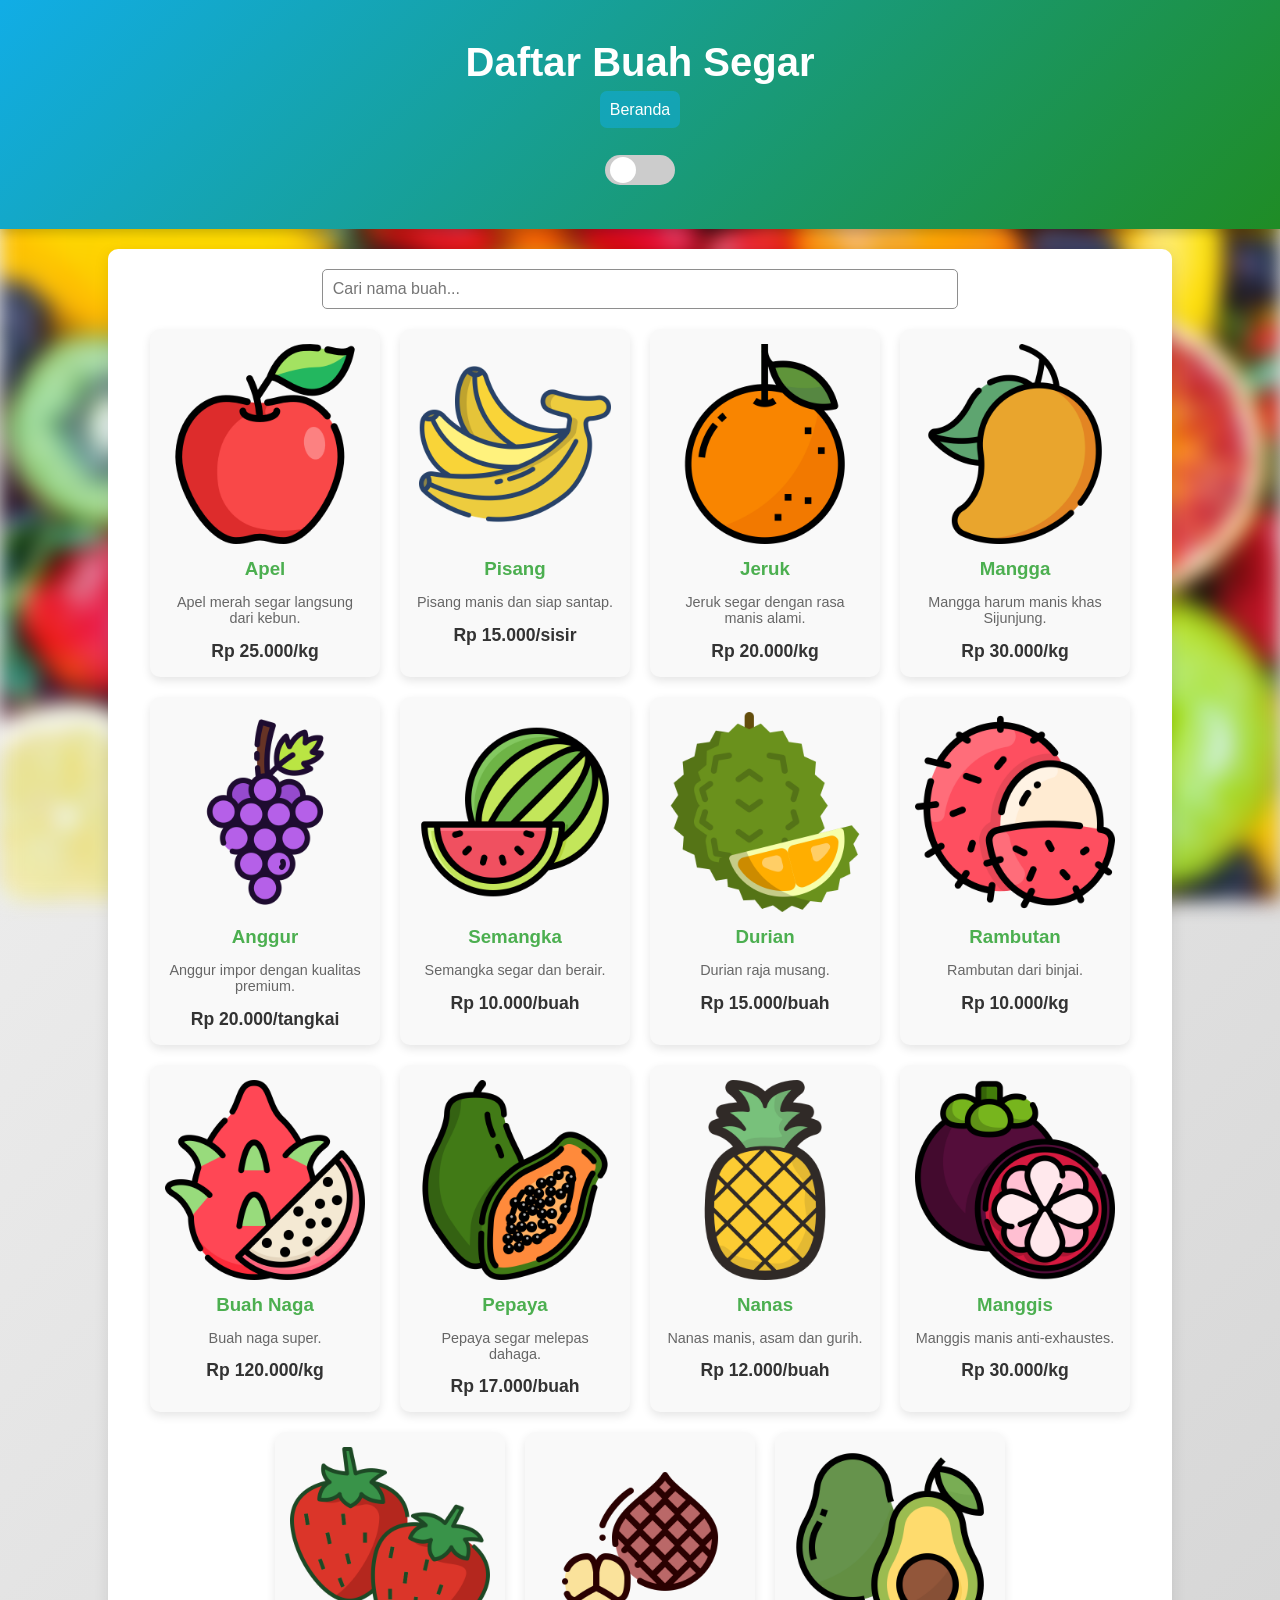
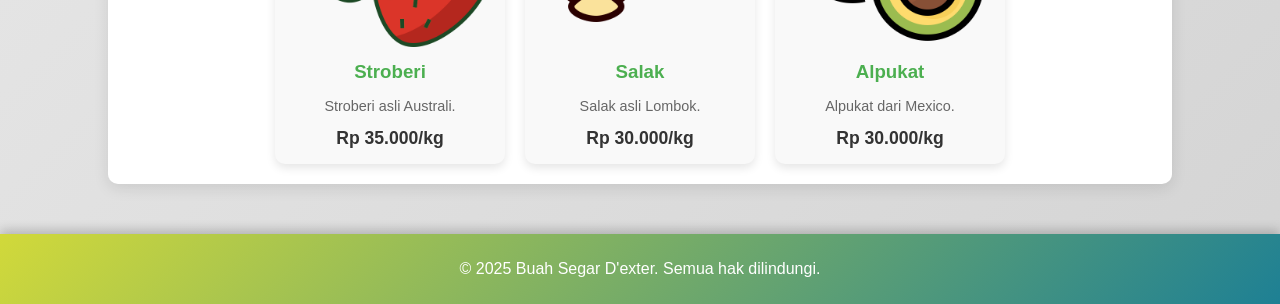
==== produk.html @ bf9a4d96 "Add files via upload" ====
<!DOCTYPE html>
<html lang="id">
<head>
    <meta charset="UTF-8">
    <meta name="viewport" content="width=device-width, initial-scale=1.0">
    <title>Daftar Buah - UMKM Kami</title>
    <style>
        body {
            font-family: Arial, sans-serif;
            margin: 0;
            padding: 0;
            background: linear-gradient(135deg, #f4f4f4, #d4d4d4);
            color: #333;
            display: flex;
            flex-direction: column;
            min-height: 100vh; /* Minimum height of the viewport */
        }

        body.dark-mode {
            background: linear-gradient(135deg,s #333, #222);
            color: #f4f4f4;
        }

        .background {
            position: fixed;
            top: 0;
            left: 0;
            width: 100%;
            height: 100%;
            background: url('./aset/bg.png') no-repeat center center fixed;
            background-size: cover;
            filter: blur(10px);
            z-index: -1;
        }

        header {
            background: linear-gradient(135deg, #11ade6, #1f8c25);
            color: white;
            padding: 40px 0;
            text-align: center;
            box-shadow: 0 4px 10px rgba(0, 0, 0, 0.2);
            position: relative;
        }

        body.dark-mode header{
            background: #222;
        }

        header h1 {
            margin: 0;
            font-size: 2.5em;
            animation: fadeIn 2s ease-in-out;
        }

        header a {
            text-decoration: none;
            color: white;
            background-color: #11ade680;
            padding: 10px;
            border-radius: 7px;
            transition: background-color 0.3s ease-in-out;
            animation: fadeIn 2s ease-in-out forwards;
        }

        header a:hover {
            background-color: #11ade6;
        }

        @keyframes fadeIn {
            from {
                opacity: 0;
            }
            to {
                opacity: 1;
            }
        }

        .toggle-switch {
            margin-top: 20px;
            position: relative;
            width: 60px;
            height: 30px;
            background: #ccc;
            border-radius: 30px;
            cursor: pointer;
            display: inline-flex;
            align-items: center;
            justify-content: space-between;
            padding: 0 5px;
            transition: background-color 0.3s ease;
        }

        .toggle-switch .toggle-circle {
            position: absolute;
            top: 2px;
            width: 26px;
            height: 26px;
            background: white;
            border-radius: 50%;
            transition: transform 0.3s ease;
        }

        .toggle-switch .icon {
            font-size: 1.2em;
            color: white;
            z-index: 1;
        }

        body.dark-mode .toggle-switch {
            background: #555;
        }

        body.dark-mode .toggle-switch .toggle-circle {
            transform: translateX(30px);
        }

        .container {
            width: 80%;
            margin: 20px auto;
            padding: 20px;
            background: white;
            border-radius: 10px;
            box-shadow: 0 4px 15px rgba(0, 0, 0, 0.1);
            flex: 1; /* Take up remaining space */
            display: flex;
            flex-direction: column;
        }

        body.dark-mode .container {
            background: #444;
        }

        .search-box {
            text-align: center;
            margin-bottom: 20px;
        }

        .search-box input {
            padding: 10px;
            width: 60%;
            border: 1px solid #8e8e8e;
            border-radius: 5px;
            font-size: 16px;
        }

        .buah-list {
            display: flex;
            flex-wrap: wrap;
            gap: 20px;
            justify-content: center;
            animation: fadeIn 2s ease-in-out;
        }

        .buah-item {
            text-align: center;
            width: 200px;
            opacity: 0;
            padding: 15px;
            background: #f9f9f9;
            border-radius: 10px;
            box-shadow: 0 4px 10px rgba(0, 0, 0, 0.1);
            transition: transform 0.3s ease, box-shadow 0.3s ease;
            animation: fadeIn 1s ease-in-out forwards; /* Animation settings */
        }

        body.dark-mode .buah-item {
            background: #222;
            color: #eee;
        }

        body.dark-mode .buah-item p{
            color: #ffffff;
        }

        body.dark-mode .buah-item .harga{
            color: #ffffff;
        }

        .buah-item:hover {
            transform: translateY(-5px);
            box-shadow: 0 8px 20px rgba(0, 0, 0, 0.2);
        }

        .buah-item img {
            width: 100%;
            border-radius: 10px;
        }

        .buah-item h3 {
            margin: 10px 0;
            color: #4CAF50;
        }

        .buah-item p {
            font-size: 0.9em;
            color: #666;
        }

        .buah-item .harga {
            font-size: 1.1em;
            color: #333;
            font-weight: bold;
        }

        footer {
            background: linear-gradient(135deg, #d1d93a, #1e8094);
            color: white;
            text-align: center;
            padding: 10px 0;
            margin-top: 30px;
            box-shadow: 0 -4px 10px rgba(0, 0, 0, 0.2);
            flex-shrink: 0; /* Prevent shrinking */
        }

    </style>
</head>
<body>
<div class="background"></div>
    <header>
        <h1>Daftar Buah Segar</h1>
        <p><a href="index.html">Beranda</a></p>
        <div class="toggle-switch" id="toggleDarkMode">
            <div class="toggle-circle"></div>
        </div>
    </header>


    <div class="container" id="mainContent">
        <div class="search-box">
            <input type="text" id="searchInput" placeholder="Cari nama buah..." oninput="cariBuah()">
        </div>
        <div class="buah-list" id="buahList">
            <!-- Daftar buah akan diisi oleh JavaScript -->
        </div>
    </div>

    <footer>
        <p>&copy; 2025 Buah Segar D'exter. Semua hak dilindungi.</p>
    </footer>

    <script>
    const buahData = [
        { nama: "Apel", gambar: "./aset/appleic.png", deskripsi: "Apel merah segar langsung dari kebun.", harga: "Rp 25.000/kg" },
        { nama: "Pisang", gambar: "./aset/bananaic.png", deskripsi: "Pisang manis dan siap santap.", harga: "Rp 15.000/sisir" },
        { nama: "Jeruk", gambar: "./aset/orangeic.png", deskripsi: "Jeruk segar dengan rasa manis alami.", harga: "Rp 20.000/kg" },
        { nama: "Mangga", gambar: "./aset/mangoic.png", deskripsi: "Mangga harum manis khas Sijunjung.", harga: "Rp 30.000/kg" },
        { nama: "Anggur", gambar: "./aset/grapeic.png", deskripsi: "Anggur impor dengan kualitas premium.", harga: "Rp 20.000/tangkai" },
        { nama: "Semangka", gambar: "./aset/watermelonic.png", deskripsi: "Semangka segar dan berair.", harga: "Rp 10.000/buah" },
        { nama: "Durian", gambar: "./aset/durianic.png", deskripsi: "Durian raja musang.", harga: "Rp 15.000/buah" },
        { nama: "Rambutan", gambar: "./aset/rambutanic.png", deskripsi: "Rambutan dari binjai.", harga: "Rp 10.000/kg" },
        { nama: "Buah Naga", gambar: "./aset/dragon-fruitic.png", deskripsi: "Buah naga super.", harga: "Rp 120.000/kg" },
        { nama: "Pepaya", gambar: "./aset/papayaic.png", deskripsi: "Pepaya segar melepas dahaga.", harga: "Rp 17.000/buah" },
        { nama: "Nanas", gambar: "./aset/pineappleic.png", deskripsi: "Nanas manis, asam dan gurih.", harga: "Rp 12.000/buah" },
        { nama: "Manggis", gambar: "./aset/mangosteenic.png", deskripsi: "Manggis manis anti-exhaustes.", harga: "Rp 30.000/kg" },
        { nama: "Stroberi", gambar: "./aset/strawberryic.png", deskripsi: "Stroberi asli Australi.", harga: "Rp 35.000/kg" },
        { nama: "Salak", gambar: "./aset/salakic.png", deskripsi: "Salak asli Lombok.", harga: "Rp 30.000/kg" },
        { nama: "Alpukat", gambar: "./aset/avocadoic.png", deskripsi: "Alpukat dari Mexico.", harga: "Rp 30.000/kg" },
    ];
    
    // Fungsi untuk menampilkan daftar buah
    function tampilkanBuah(buah) {
        const buahList = document.getElementById('buahList');
        buahList.innerHTML = '';
    
        buah.forEach(item => {
            const buahItem = document.createElement('div');
            buahItem.className = 'buah-item';
            buahItem.innerHTML = `
                <img src="${item.gambar}" alt="${item.nama}">
                <h3>${item.nama}</h3>
                <p>${item.deskripsi}</p>
                <div class="harga">${item.harga}</div>
            `;
            buahList.appendChild(buahItem);
        });
    
        const items = document.querySelectorAll('.buah-item');
        items.forEach((item, index) => {
            item.style.animationDelay = `${index * 0.2}s`;
        });
    }

    function cariBuah() {
        const input = document.getElementById('searchInput').value.toLowerCase();
        const hasilPencarian = buahData.filter(item => item.nama.toLowerCase().includes(input));
        tampilkanBuah(hasilPencarian);
    }
    
    tampilkanBuah(buahData);
    
    document.addEventListener("DOMContentLoaded", function() {
        const items = document.querySelectorAll('.buah-item');
        items.forEach((item, index) => {
            item.style.animationDelay = `${index * 0.5}s`;
        });
    });

    const toggleDarkMode = document.getElementById('toggleDarkMode');

    toggleDarkMode.addEventListener('click', () => {
    document.body.classList.toggle('dark-mode');
    });
</script>    
</body>
</html>
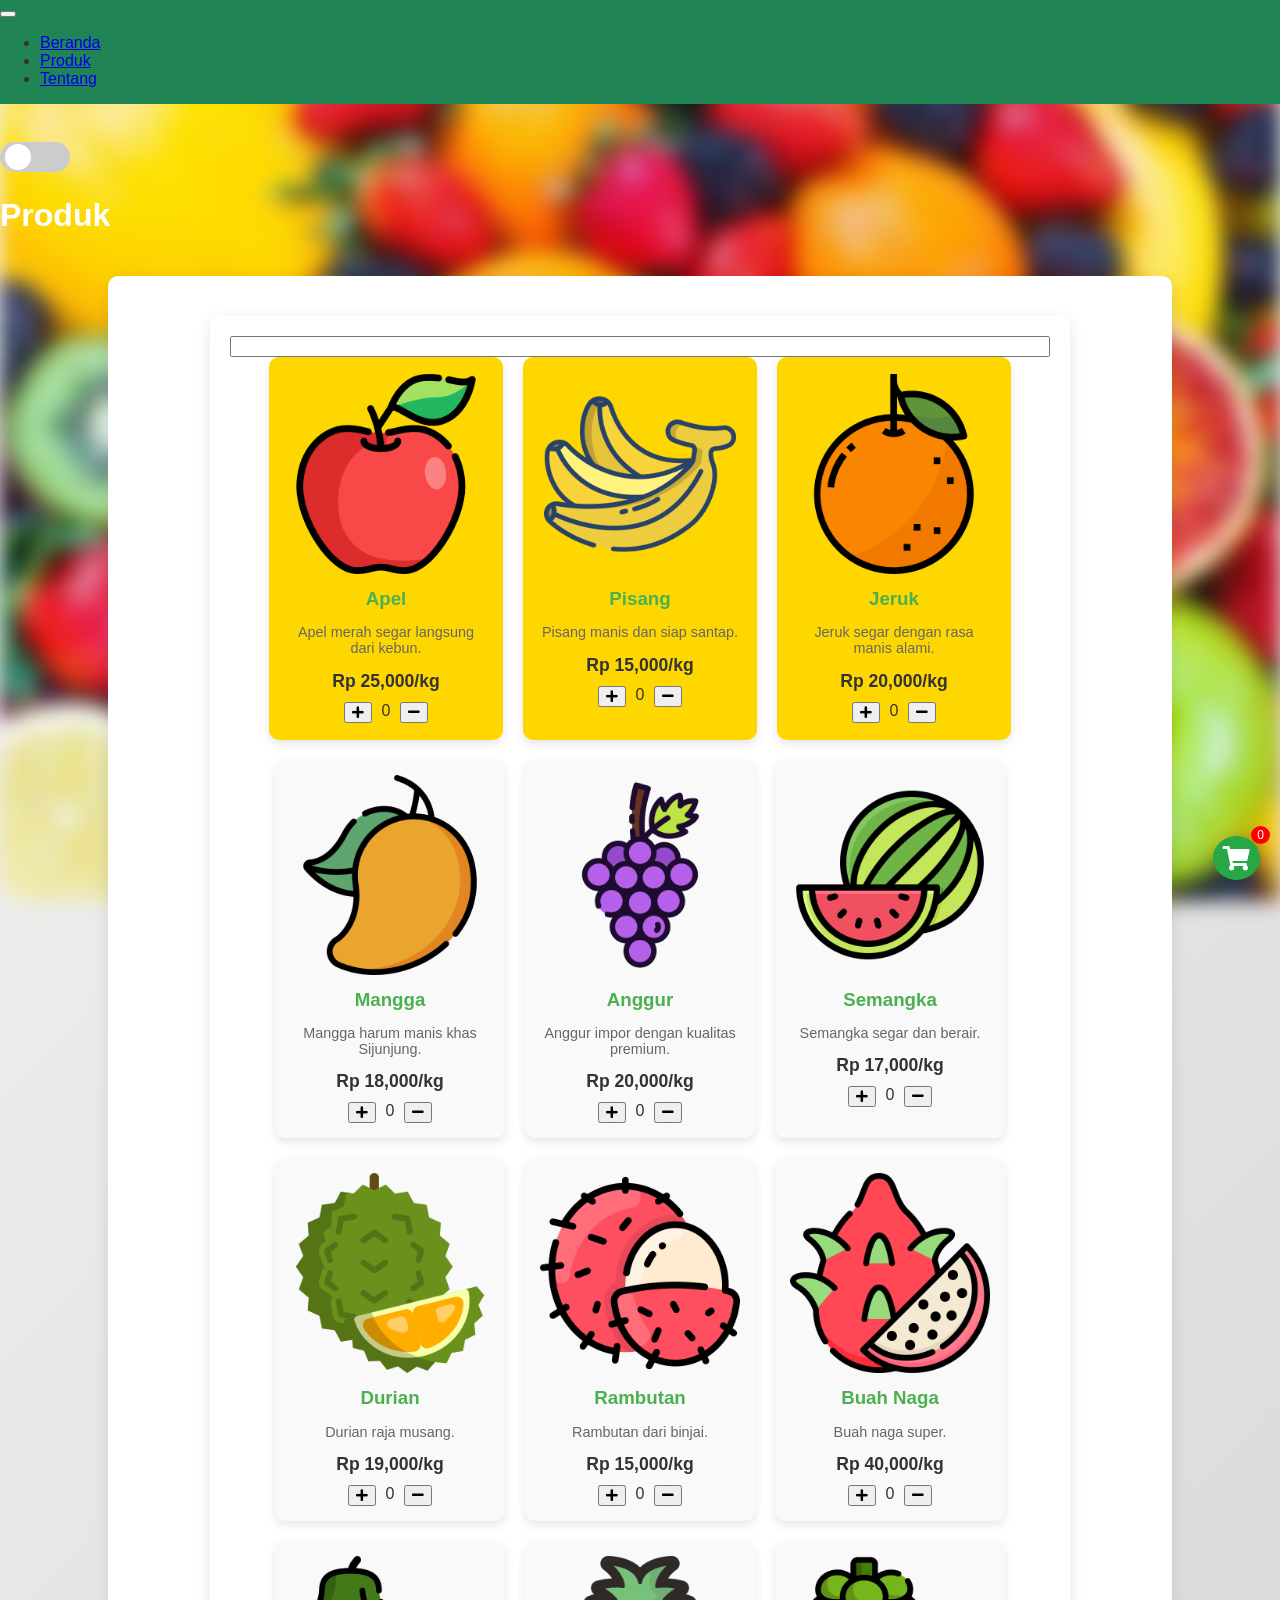
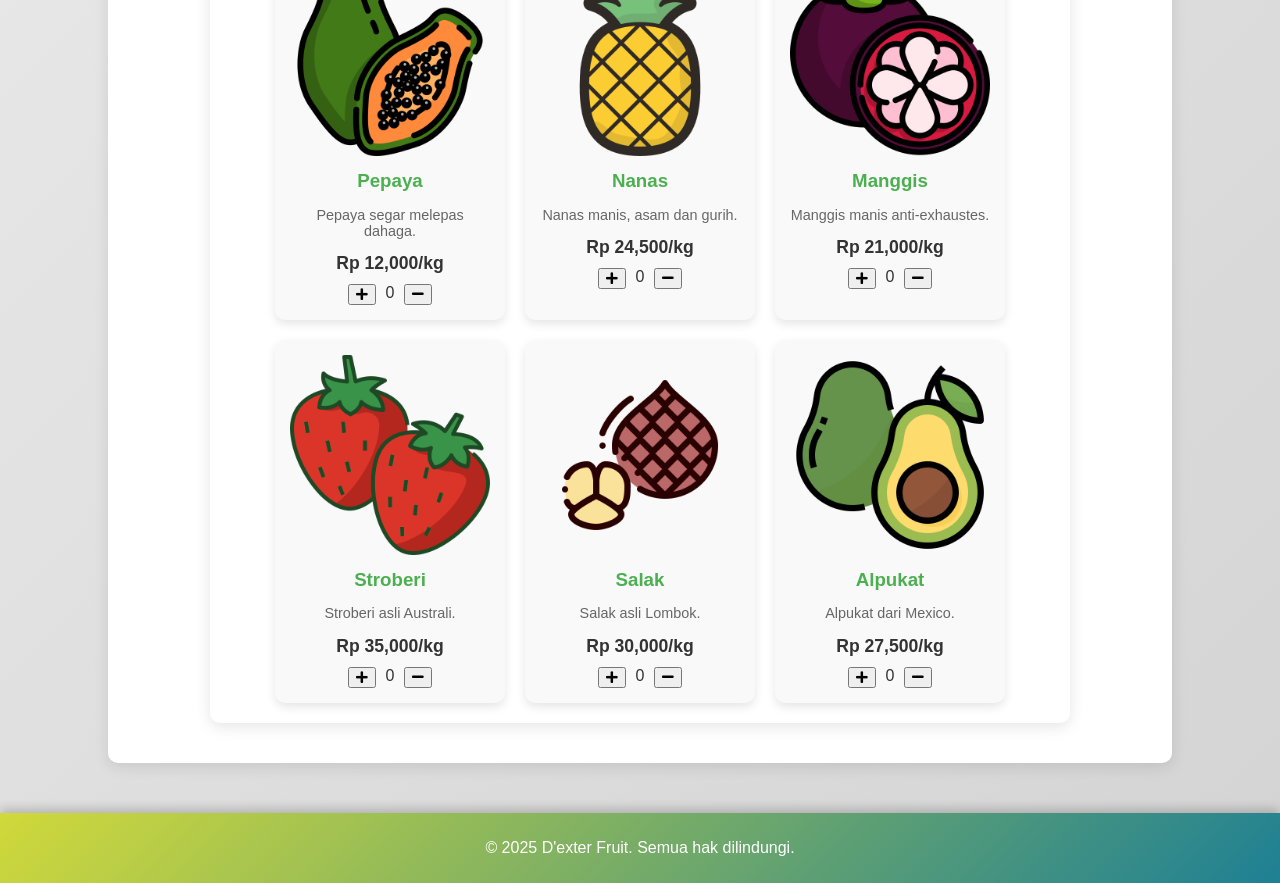
==== commit 4d6fd9ef: "Add files via upload" ====
--- a/produk.html
+++ b/produk.html
@@ -1,9 +1,14 @@
 <!DOCTYPE html>
 <html lang="id">
+
 <head>
     <meta charset="UTF-8">
     <meta name="viewport" content="width=device-width, initial-scale=1.0">
-    <title>Daftar Buah - UMKM Kami</title>
+    <link href="./node_modules/bootstrap/dist/css/bootstrap.min.css" rel="stylesheet"
+        integrity="sha384-QWTKZyjpPEjISv5WaRU9OFeRpok6YctnYmDr5pNlyT2bRjXh0JMhjY6hW+ALEwIH" crossorigin="anonymous">
+    <link rel="stylesheet" href="styles.css">
+    <link rel="stylesheet" href="https://cdnjs.cloudflare.com/ajax/libs/font-awesome/5.15.1/css/all.min.css">
+    <title>Produk - D'exter Fruit</title>
     <style>
         body {
             font-family: Arial, sans-serif;
@@ -13,105 +18,8 @@
             color: #333;
             display: flex;
             flex-direction: column;
-            min-height: 100vh; /* Minimum height of the viewport */
-        }
-
-        body.dark-mode {
-            background: linear-gradient(135deg,s #333, #222);
-            color: #f4f4f4;
-        }
-
-        .background {
-            position: fixed;
-            top: 0;
-            left: 0;
-            width: 100%;
-            height: 100%;
-            background: url('./aset/bg.png') no-repeat center center fixed;
-            background-size: cover;
-            filter: blur(10px);
-            z-index: -1;
-        }
-
-        header {
-            background: linear-gradient(135deg, #11ade6, #1f8c25);
-            color: white;
-            padding: 40px 0;
-            text-align: center;
-            box-shadow: 0 4px 10px rgba(0, 0, 0, 0.2);
-            position: relative;
-        }
-
-        body.dark-mode header{
-            background: #222;
-        }
-
-        header h1 {
-            margin: 0;
-            font-size: 2.5em;
-            animation: fadeIn 2s ease-in-out;
-        }
-
-        header a {
-            text-decoration: none;
-            color: white;
-            background-color: #11ade680;
-            padding: 10px;
-            border-radius: 7px;
-            transition: background-color 0.3s ease-in-out;
-            animation: fadeIn 2s ease-in-out forwards;
-        }
-
-        header a:hover {
-            background-color: #11ade6;
-        }
-
-        @keyframes fadeIn {
-            from {
-                opacity: 0;
-            }
-            to {
-                opacity: 1;
-            }
-        }
-
-        .toggle-switch {
-            margin-top: 20px;
-            position: relative;
-            width: 60px;
-            height: 30px;
-            background: #ccc;
-            border-radius: 30px;
-            cursor: pointer;
-            display: inline-flex;
-            align-items: center;
-            justify-content: space-between;
-            padding: 0 5px;
-            transition: background-color 0.3s ease;
-        }
-
-        .toggle-switch .toggle-circle {
-            position: absolute;
-            top: 2px;
-            width: 26px;
-            height: 26px;
-            background: white;
-            border-radius: 50%;
-            transition: transform 0.3s ease;
-        }
-
-        .toggle-switch .icon {
-            font-size: 1.2em;
-            color: white;
-            z-index: 1;
-        }
-
-        body.dark-mode .toggle-switch {
-            background: #555;
-        }
-
-        body.dark-mode .toggle-switch .toggle-circle {
-            transform: translateX(30px);
+            min-height: 100vh;
+            /* Minimum height of the viewport */
         }
 
         .container {
@@ -121,185 +29,118 @@
             background: white;
             border-radius: 10px;
             box-shadow: 0 4px 15px rgba(0, 0, 0, 0.1);
-            flex: 1; /* Take up remaining space */
+            flex: 1;
+            /* Take up remaining space */
             display: flex;
             flex-direction: column;
         }
 
-        body.dark-mode .container {
-            background: #444;
+        .produk-item,
+        nav,
+        .cta,
+        h1,
+        footer {
+            transition: transform 0.3s ease, box-shadow 0.3s ease;
+            animation: fadeIn 1s ease-in-out forwards;
         }
 
-        .search-box {
-            text-align: center;
-            margin-bottom: 20px;
+        body.dark-mode nav {
+            background: rgb(3, 70, 31)
         }
 
-        .search-box input {
-            padding: 10px;
-            width: 60%;
-            border: 1px solid #8e8e8e;
-            border-radius: 5px;
-            font-size: 16px;
+        nav {
+            background: #208454
         }
 
-        .buah-list {
-            display: flex;
-            flex-wrap: wrap;
-            gap: 20px;
-            justify-content: center;
-            animation: fadeIn 2s ease-in-out;
+        h1 {
+            color: white;
         }
-
-        .buah-item {
-            text-align: center;
-            width: 200px;
-            opacity: 0;
-            padding: 15px;
-            background: #f9f9f9;
-            border-radius: 10px;
-            box-shadow: 0 4px 10px rgba(0, 0, 0, 0.1);
-            transition: transform 0.3s ease, box-shadow 0.3s ease;
-            animation: fadeIn 1s ease-in-out forwards; /* Animation settings */
-        }
-
-        body.dark-mode .buah-item {
-            background: #222;
-            color: #eee;
-        }
-
-        body.dark-mode .buah-item p{
-            color: #ffffff;
-        }
-
-        body.dark-mode .buah-item .harga{
-            color: #ffffff;
-        }
-
-        .buah-item:hover {
-            transform: translateY(-5px);
-            box-shadow: 0 8px 20px rgba(0, 0, 0, 0.2);
-        }
-
-        .buah-item img {
-            width: 100%;
-            border-radius: 10px;
-        }
-
-        .buah-item h3 {
-            margin: 10px 0;
-            color: #4CAF50;
-        }
-
-        .buah-item p {
-            font-size: 0.9em;
-            color: #666;
-        }
-
-        .buah-item .harga {
-            font-size: 1.1em;
-            color: #333;
-            font-weight: bold;
-        }
-
-        footer {
-            background: linear-gradient(135deg, #d1d93a, #1e8094);
-            color: white;
-            text-align: center;
-            padding: 10px 0;
-            margin-top: 30px;
-            box-shadow: 0 -4px 10px rgba(0, 0, 0, 0.2);
-            flex-shrink: 0; /* Prevent shrinking */
-        }
-
     </style>
 </head>
+
 <body>
-<div class="background"></div>
-    <header>
-        <h1>Daftar Buah Segar</h1>
-        <p><a href="index.html">Beranda</a></p>
+    <div class="background"></div>
+    <nav class="navbar navbar-expand-lg navbar-dark">
+        <div class="container-fluid">
+            <a class="navbar-brand" href="#"></a>
+            <button class="navbar-toggler" type="button" data-bs-toggle="collapse" data-bs-target="#navbarNav"
+                aria-controls="navbarNav" aria-expanded="false" aria-label="Toggle navigation">
+                <span class="navbar-toggler-icon"></span>
+            </button>
+            <div class="collapse navbar-collapse" id="navbarNav">
+                <ul class="navbar-nav text-center d-flex mx-auto">
+                    <li class="nav-item">
+                        <a class="nav-link" aria-current="page" href="index.html">Beranda</a>
+                    </li>
+                    <li class="nav-item">
+                        <a class="nav-link active" href="produk.html">Produk</a>
+                    </li>
+                    <li class="nav-item">
+                        <a class="nav-link" href="tentang.html">Tentang</a>
+                    </li>
+                </ul>
+            </div>
+        </div>
+    </nav>
+    <br>
+    <div class="navbar d-flex mx-auto">
         <div class="toggle-switch" id="toggleDarkMode">
             <div class="toggle-circle"></div>
         </div>
-    </header>
-
-
+    </div>
+    <h1 class="text-center text-white">Produk</h1>
     <div class="container" id="mainContent">
-        <div class="search-box">
-            <input type="text" id="searchInput" placeholder="Cari nama buah..." oninput="cariBuah()">
-        </div>
-        <div class="buah-list" id="buahList">
-            <!-- Daftar buah akan diisi oleh JavaScript -->
+        <div class="container mt-5">
+            <input type="text" id="searchInput" placeholder="Cari Buah..." onkeyup="cariBuah()"
+                class="form-control mb-4">
+            <div id="buahList" class="buah-list"></div>
+            <div class="cart-icon" id="cartIcon">
+                <span class="fas fa-shopping-cart"></span>
+                <span class="cart-count" id="cartCount">0</span>
+            </div>
+            <div class="keranjang-container" id="keranjangContainer">
+                <div class="keranjang-header">Keranjang</div>
+                <div id="keranjangList"></div>
+                <button id="checkoutButton" class="btn btn-primary mt-3" data-bs-toggle="modal"
+                    data-bs-target="#modalKonfirmasi">Checkout
+                </button>
+            </div>
         </div>
     </div>
 
+
+
+    <!-- Modal Konfirmasi Pembelian -->
+    <div class="modal fade" id="modalKonfirmasi" tabindex="-1" aria-labelledby="modalKonfirmasiLabel"
+        aria-hidden="true">
+        <div class="modal-dialog">
+            <div class="modal-content">
+                <div class="modal-header">
+                    <h5 class="modal-title" id="modalKonfirmasiLabel">Konfirmasi Pembelian</h5>
+                    <button type="button" class="btn-close" data-bs-dismiss="modal" aria-label="Close"></button>
+                </div>
+                <div class="modal-body">
+                    <p id="totalHargaModal"></p>
+                </div>
+                <div class="modal-footer">
+                    <button id="iyaButton" class="btn btn-success">Iya</button>
+                    <button id="tidakButton" class="btn btn-danger" data-bs-dismiss="modal">Tidak</button>
+                </div>
+            </div>
+        </div>
+    </div>
+
+
     <footer>
-        <p>&copy; 2025 Buah Segar D'exter. Semua hak dilindungi.</p>
+        <p>&copy; 2025 D'exter Fruit. Semua hak dilindungi.</p>
     </footer>
 
-    <script>
-    const buahData = [
-        { nama: "Apel", gambar: "./aset/appleic.png", deskripsi: "Apel merah segar langsung dari kebun.", harga: "Rp 25.000/kg" },
-        { nama: "Pisang", gambar: "./aset/bananaic.png", deskripsi: "Pisang manis dan siap santap.", harga: "Rp 15.000/sisir" },
-        { nama: "Jeruk", gambar: "./aset/orangeic.png", deskripsi: "Jeruk segar dengan rasa manis alami.", harga: "Rp 20.000/kg" },
-        { nama: "Mangga", gambar: "./aset/mangoic.png", deskripsi: "Mangga harum manis khas Sijunjung.", harga: "Rp 30.000/kg" },
-        { nama: "Anggur", gambar: "./aset/grapeic.png", deskripsi: "Anggur impor dengan kualitas premium.", harga: "Rp 20.000/tangkai" },
-        { nama: "Semangka", gambar: "./aset/watermelonic.png", deskripsi: "Semangka segar dan berair.", harga: "Rp 10.000/buah" },
-        { nama: "Durian", gambar: "./aset/durianic.png", deskripsi: "Durian raja musang.", harga: "Rp 15.000/buah" },
-        { nama: "Rambutan", gambar: "./aset/rambutanic.png", deskripsi: "Rambutan dari binjai.", harga: "Rp 10.000/kg" },
-        { nama: "Buah Naga", gambar: "./aset/dragon-fruitic.png", deskripsi: "Buah naga super.", harga: "Rp 120.000/kg" },
-        { nama: "Pepaya", gambar: "./aset/papayaic.png", deskripsi: "Pepaya segar melepas dahaga.", harga: "Rp 17.000/buah" },
-        { nama: "Nanas", gambar: "./aset/pineappleic.png", deskripsi: "Nanas manis, asam dan gurih.", harga: "Rp 12.000/buah" },
-        { nama: "Manggis", gambar: "./aset/mangosteenic.png", deskripsi: "Manggis manis anti-exhaustes.", harga: "Rp 30.000/kg" },
-        { nama: "Stroberi", gambar: "./aset/strawberryic.png", deskripsi: "Stroberi asli Australi.", harga: "Rp 35.000/kg" },
-        { nama: "Salak", gambar: "./aset/salakic.png", deskripsi: "Salak asli Lombok.", harga: "Rp 30.000/kg" },
-        { nama: "Alpukat", gambar: "./aset/avocadoic.png", deskripsi: "Alpukat dari Mexico.", harga: "Rp 30.000/kg" },
-    ];
-    
-    // Fungsi untuk menampilkan daftar buah
-    function tampilkanBuah(buah) {
-        const buahList = document.getElementById('buahList');
-        buahList.innerHTML = '';
-    
-        buah.forEach(item => {
-            const buahItem = document.createElement('div');
-            buahItem.className = 'buah-item';
-            buahItem.innerHTML = `
-                <img src="${item.gambar}" alt="${item.nama}">
-                <h3>${item.nama}</h3>
-                <p>${item.deskripsi}</p>
-                <div class="harga">${item.harga}</div>
-            `;
-            buahList.appendChild(buahItem);
-        });
-    
-        const items = document.querySelectorAll('.buah-item');
-        items.forEach((item, index) => {
-            item.style.animationDelay = `${index * 0.2}s`;
-        });
-    }
+    <script src="https://code.jquery.com/jquery-3.5.1.slim.min.js"></script>
+    <script src="https://cdn.jsdelivr.net/npm/@popperjs/core@2.11.8/dist/umd/popper.min.js"
+        integrity="sha384-I7E8VVD/ismYTF4hNIPjVp/Zjvgyol6VFvRkX/vR+Vc4jQkC+hVqc2pM8ODewa9r"
+        crossorigin="anonymous"></script>
+    <script src="./node_modules/bootstrap/dist/js/bootstrap.min.js"></script>
+    <script src="script.js"></script>
+</body>
 
-    function cariBuah() {
-        const input = document.getElementById('searchInput').value.toLowerCase();
-        const hasilPencarian = buahData.filter(item => item.nama.toLowerCase().includes(input));
-        tampilkanBuah(hasilPencarian);
-    }
-    
-    tampilkanBuah(buahData);
-    
-    document.addEventListener("DOMContentLoaded", function() {
-        const items = document.querySelectorAll('.buah-item');
-        items.forEach((item, index) => {
-            item.style.animationDelay = `${index * 0.5}s`;
-        });
-    });
-
-    const toggleDarkMode = document.getElementById('toggleDarkMode');
-
-    toggleDarkMode.addEventListener('click', () => {
-    document.body.classList.toggle('dark-mode');
-    });
-</script>    
-</body>
 </html>
--- a/styles.css
+++ b/styles.css
@@ -0,0 +1,325 @@
+body {
+  font-family: Arial, sans-serif;
+  background: linear-gradient(135deg, #f4f4f4, #d4d4d4);
+  color: #333;
+}
+
+.background {
+  position: fixed;
+  top: 0;
+  left: 0;
+  width: 100%;
+  height: 100%;
+  background: url("./aset/bg.png") no-repeat center center fixed;
+  background-size: cover;
+  filter: blur(10px);
+  z-index: -1;
+}
+
+header {
+  background: linear-gradient(135deg, #11ade6, #1f8c25);
+  color: white;
+  padding: 60px 0;
+  text-align: center;
+  box-shadow: 0 4px 10px rgba(0, 0, 0, 0.2);
+}
+
+.cta {
+  text-align: center;
+  padding: 40px 20px;
+  background: linear-gradient(135deg, #11ade6, #1f8c25);
+  border-radius: 10px;
+  color: white;
+  box-shadow: 0 4px 15px rgba(0, 0, 0, 0.2);
+  margin-top: 50px;
+}
+
+.cta button,
+.cta a {
+  border-radius: 5px;
+  cursor: pointer;
+}
+
+footer {
+  background: linear-gradient(135deg, #d1d93a, #1e8094);
+  color: white;
+  text-align: center;
+  padding: 10px 0;
+  margin-top: 30px;
+  box-shadow: 0 -4px 10px rgba(0, 0, 0, 0.2);
+  flex-shrink: 0;
+}
+
+body.dark-mode footer {
+  background: rgb(3, 70, 31);
+}
+
+@keyframes fadeIn {
+  from {
+    opacity: 0;
+  }
+
+  to {
+    opacity: 1;
+  }
+}
+
+.produk-item,
+nav,
+.cta,
+h1,
+footer {
+  transition: transform 0.3s ease, box-shadow 0.3s ease;
+  animation: fadeIn 1s ease-in-out forwards;
+}
+
+.produk-item:hover {
+  transform: translateY(-10px);
+  box-shadow: 0 8px 20px rgba(0, 0, 0, 0.2);
+}
+
+body.dark-mode {
+  background: linear-gradient(135deg, s #333, #222);
+  color: #f4f4f4;
+}
+
+body.dark-mode .background {
+  position: fixed;
+  top: 0;
+  left: 0;
+  width: 100%;
+  height: 100%;
+  background: rgb(41, 40, 40);
+  filter: none;
+  z-index: -1;
+}
+
+.toggle-switch {
+  margin-top: 20px;
+  position: relative;
+  width: 60px;
+  height: 30px;
+  background: #ccc;
+  border-radius: 30px;
+  cursor: pointer;
+  display: inline-flex;
+  align-items: center;
+  justify-content: space-between;
+  padding: 0 5px;
+  transition: background-color 0.3s ease;
+}
+
+.toggle-switch .toggle-circle {
+  position: absolute;
+  top: 2px;
+  width: 26px;
+  height: 26px;
+  background: white;
+  border-radius: 50%;
+  transition: transform 0.3s ease;
+}
+
+.toggle-switch .icon {
+  font-size: 1.2em;
+  color: white;
+  z-index: 1;
+}
+
+body.dark-mode .toggle-switch {
+  background: #555;
+}
+
+body.dark-mode .toggle-switch .toggle-circle {
+  transform: translateX(30px);
+}
+
+.search-box {
+  text-align: center;
+  margin-bottom: 20px;
+}
+
+.search-box input {
+  padding: 10px;
+  width: 60%;
+  border: 1px solid #8e8e8e;
+  border-radius: 5px;
+  font-size: 16px;
+  background-color: #979797;
+}
+
+::placeholder {
+  color: white;
+}
+
+.buah-list {
+  display: flex;
+  flex-wrap: wrap;
+  gap: 20px;
+  justify-content: center;
+  animation: fadeIn 2s ease-in-out;
+}
+.buah-item {
+  text-align: center;
+  width: 200px;
+  opacity: 0;
+  padding: 15px;
+  background: #f9f9f9;
+  border-radius: 10px;
+  box-shadow: 0 4px 10px rgba(0, 0, 0, 0.1);
+  transition: transform 0.3s ease, box-shadow 0.3s ease;
+  animation: fadeIn 1s ease-in-out forwards;
+}
+
+.quantity-buttons {
+  display: flex;
+  justify-content: center;
+  gap: 10px;
+  margin-top: 10px;
+}
+.cart-icon {
+  position: fixed;
+  bottom: 20px;
+  right: 20px;
+  background: #28a745;
+  color: white;
+  padding: 10px;
+  border-radius: 50%;
+  font-size: 24px;
+  display: flex;
+  justify-content: center;
+  align-items: center;
+  cursor: pointer;
+  z-index: 999;
+}
+.cart-count {
+  background: red;
+  color: white;
+  font-size: 12px;
+  border-radius: 50%;
+  padding: 2px 6px;
+  position: absolute;
+  top: -10px;
+  right: -10px;
+}
+
+.keranjang-container {
+  display: none;
+  position: fixed;
+  bottom: 80px;
+  right: 20px;
+  width: 300px;
+  background: white;
+  border: 1px solid #ccc;
+  box-shadow: 0 4px 10px rgba(0, 0, 0, 0.1);
+  padding: 20px;
+  border-radius: 10px;
+  z-index: 1000;
+}
+
+body.dark-mode .keranjang-container {
+  background: rgb(41, 40, 40);
+}
+
+.keranjang-header {
+  font-weight: bold;
+  margin-bottom: 10px;
+}
+
+.keranjang-item {
+  border-bottom: 1px solid #eee;
+  padding: 10px 0;
+}
+
+body.dark-mode .buah-item {
+  background: #222;
+  color: #eee;
+}
+
+body.dark-mode .buah-item p {
+  color: #ffffff;
+}
+
+body.dark-mode .buah-item .harga {
+  color: #ffffff;
+}
+
+body.dark-mode .container {
+  background: #444;
+}
+
+body.dark-mode .modal-title {
+  color: white;
+}
+
+body.dark-mode .modal {
+  background: #555;
+}
+
+.buah-item:hover {
+  transform: translateY(-5px);
+  box-shadow: 0 8px 20px rgba(0, 0, 0, 0.2);
+}
+
+.buah-item img {
+  width: 100%;
+  border-radius: 10px;
+}
+
+.buah-item h3 {
+  margin: 10px 0;
+  color: #4caf50;
+}
+
+.buah-item p {
+  font-size: 0.9em;
+  color: #666;
+}
+
+.buah-item .harga {
+  font-size: 1.1em;
+  color: #333;
+  font-weight: bold;
+}
+
+.signature-item {
+  background: gold;
+  color: #333;
+  border: 2px solid #ffd700;
+}
+
+.total-harga {
+  margin-top: 10px;
+  font-weight: bold;
+}
+.modal {
+  display: none;
+  position: fixed;
+  top: 0;
+  left: 0;
+  width: 100%;
+  height: 100%;
+  background: rgba(0, 0, 0, 0.5);
+  justify-content: center;
+  align-items: center;
+}
+.modal-content {
+  background: white;
+  padding: 20px;
+  border-radius: 10px;
+  box-shadow: 0 4px 10px rgba(0, 0, 0, 0.1);
+  max-width: 500px;
+  width: 90%;
+  text-align: center;
+}
+.modal-footer {
+  display: flex;
+  justify-content: space-between;
+  margin-top: 20px;
+}
+
+body.dark-mode .modal-content {
+  background: rgb(41, 40, 40);
+}
+body.dark-mode .modal {
+  background: rgb(0, 0, 0, 0);
+}
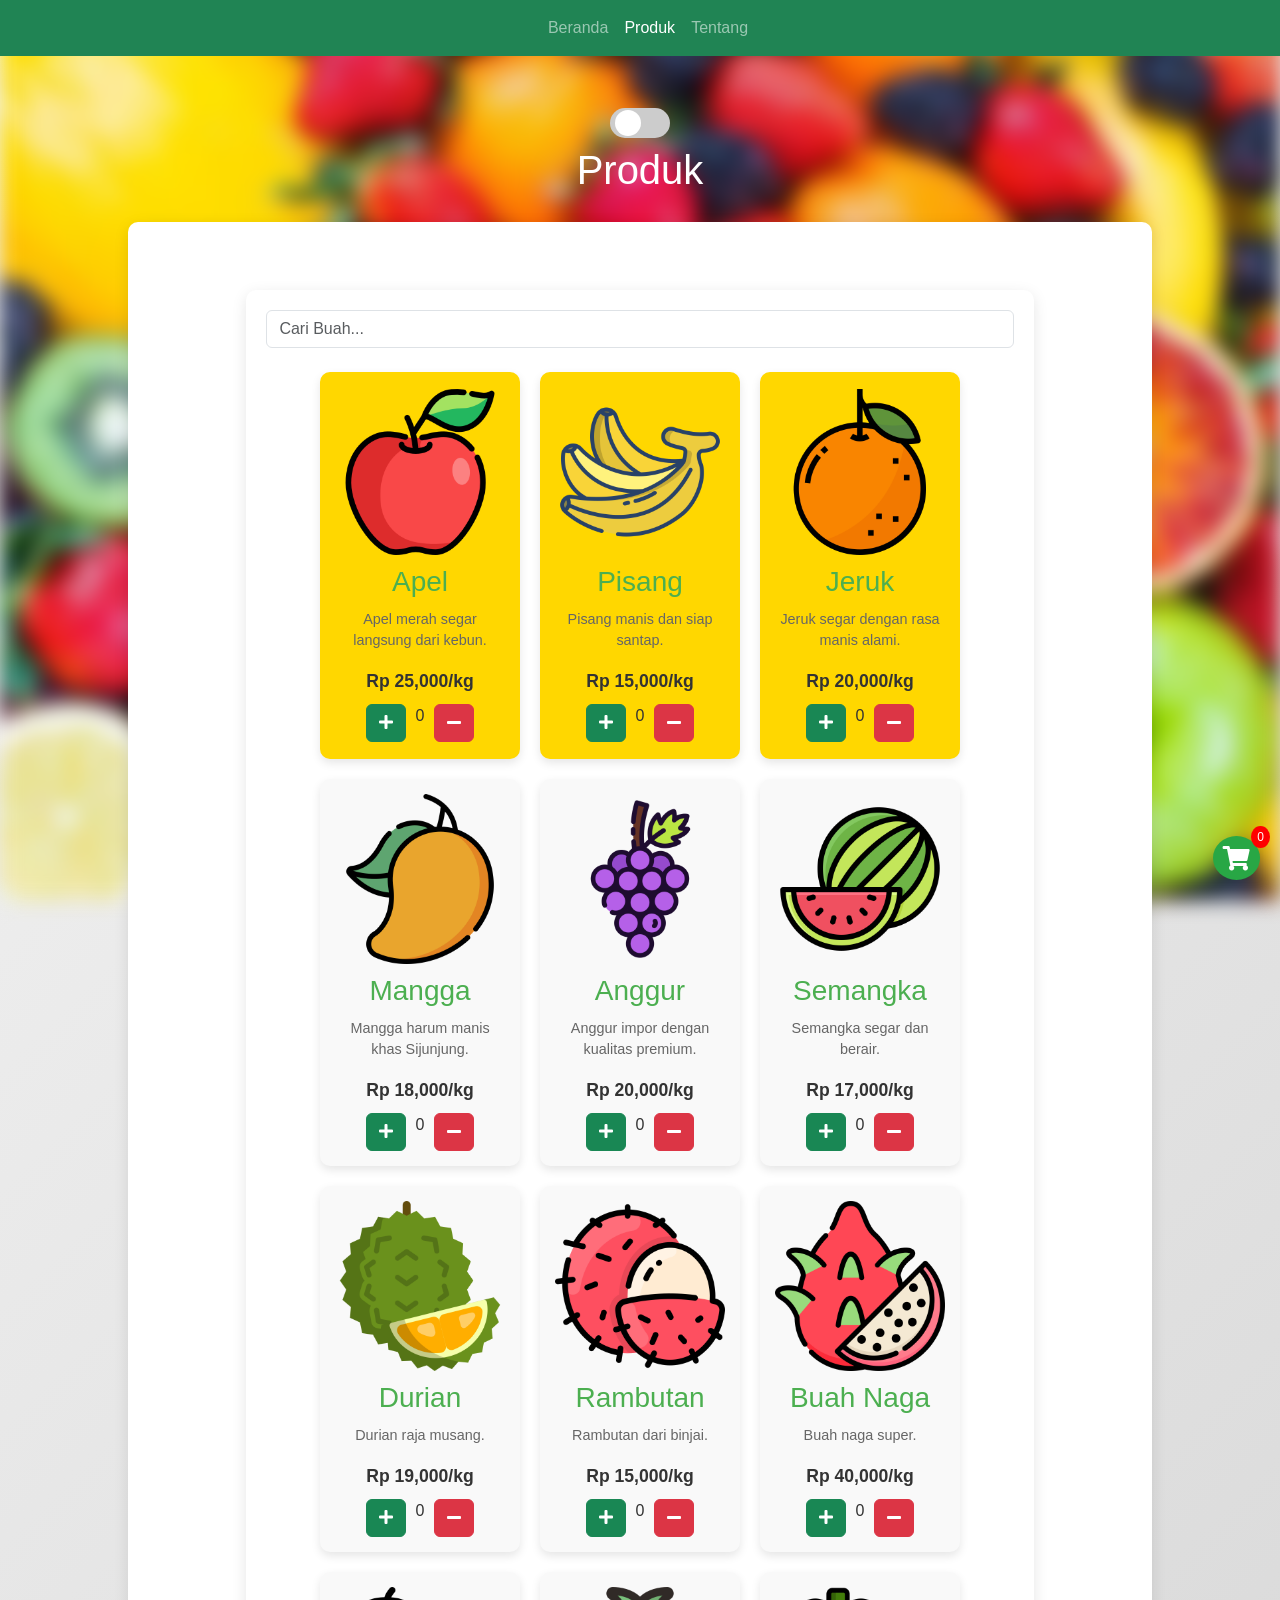
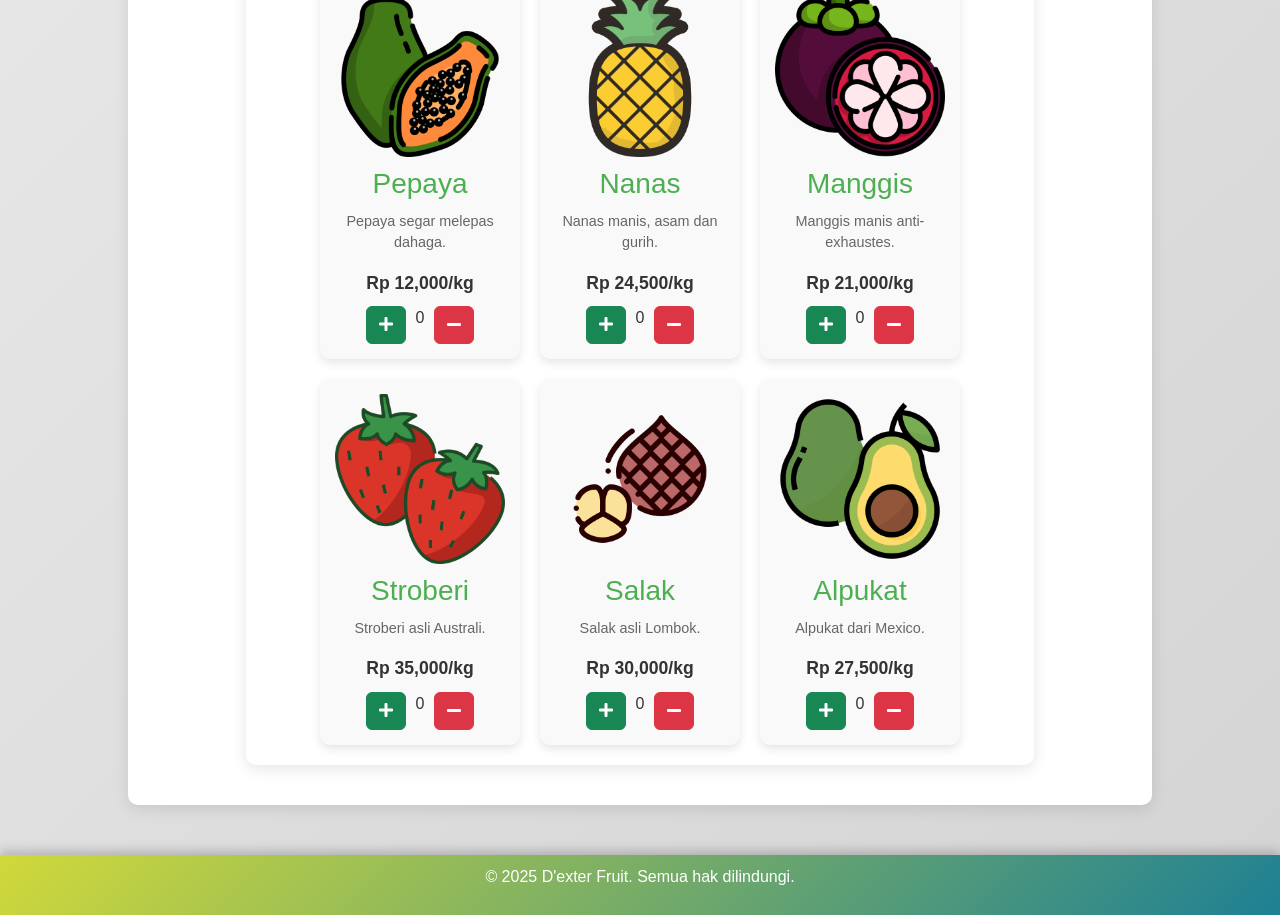
==== commit d5449f01: "Update produk.html" ====
--- a/produk.html
+++ b/produk.html
@@ -4,8 +4,7 @@
 <head>
     <meta charset="UTF-8">
     <meta name="viewport" content="width=device-width, initial-scale=1.0">
-    <link href="./node_modules/bootstrap/dist/css/bootstrap.min.css" rel="stylesheet"
-        integrity="sha384-QWTKZyjpPEjISv5WaRU9OFeRpok6YctnYmDr5pNlyT2bRjXh0JMhjY6hW+ALEwIH" crossorigin="anonymous">
+    <link href="https://cdn.jsdelivr.net/npm/bootstrap@5.3.3/dist/css/bootstrap.min.css" rel="stylesheet" integrity="sha384-QWTKZyjpPEjISv5WaRU9OFeRpok6YctnYmDr5pNlyT2bRjXh0JMhjY6hW+ALEwIH" crossorigin="anonymous">
     <link rel="stylesheet" href="styles.css">
     <link rel="stylesheet" href="https://cdnjs.cloudflare.com/ajax/libs/font-awesome/5.15.1/css/all.min.css">
     <title>Produk - D'exter Fruit</title>
@@ -139,8 +138,8 @@
     <script src="https://cdn.jsdelivr.net/npm/@popperjs/core@2.11.8/dist/umd/popper.min.js"
         integrity="sha384-I7E8VVD/ismYTF4hNIPjVp/Zjvgyol6VFvRkX/vR+Vc4jQkC+hVqc2pM8ODewa9r"
         crossorigin="anonymous"></script>
-    <script src="./node_modules/bootstrap/dist/js/bootstrap.min.js"></script>
+    <script src="https://cdn.jsdelivr.net/npm/bootstrap@5.3.3/dist/js/bootstrap.bundle.min.js" integrity="sha384-YvpcrYf0tY3lHB60NNkmXc5s9fDVZLESaAA55NDzOxhy9GkcIdslK1eN7N6jIeHz" crossorigin="anonymous"></script>
     <script src="script.js"></script>
 </body>
 
-</html>+</html>
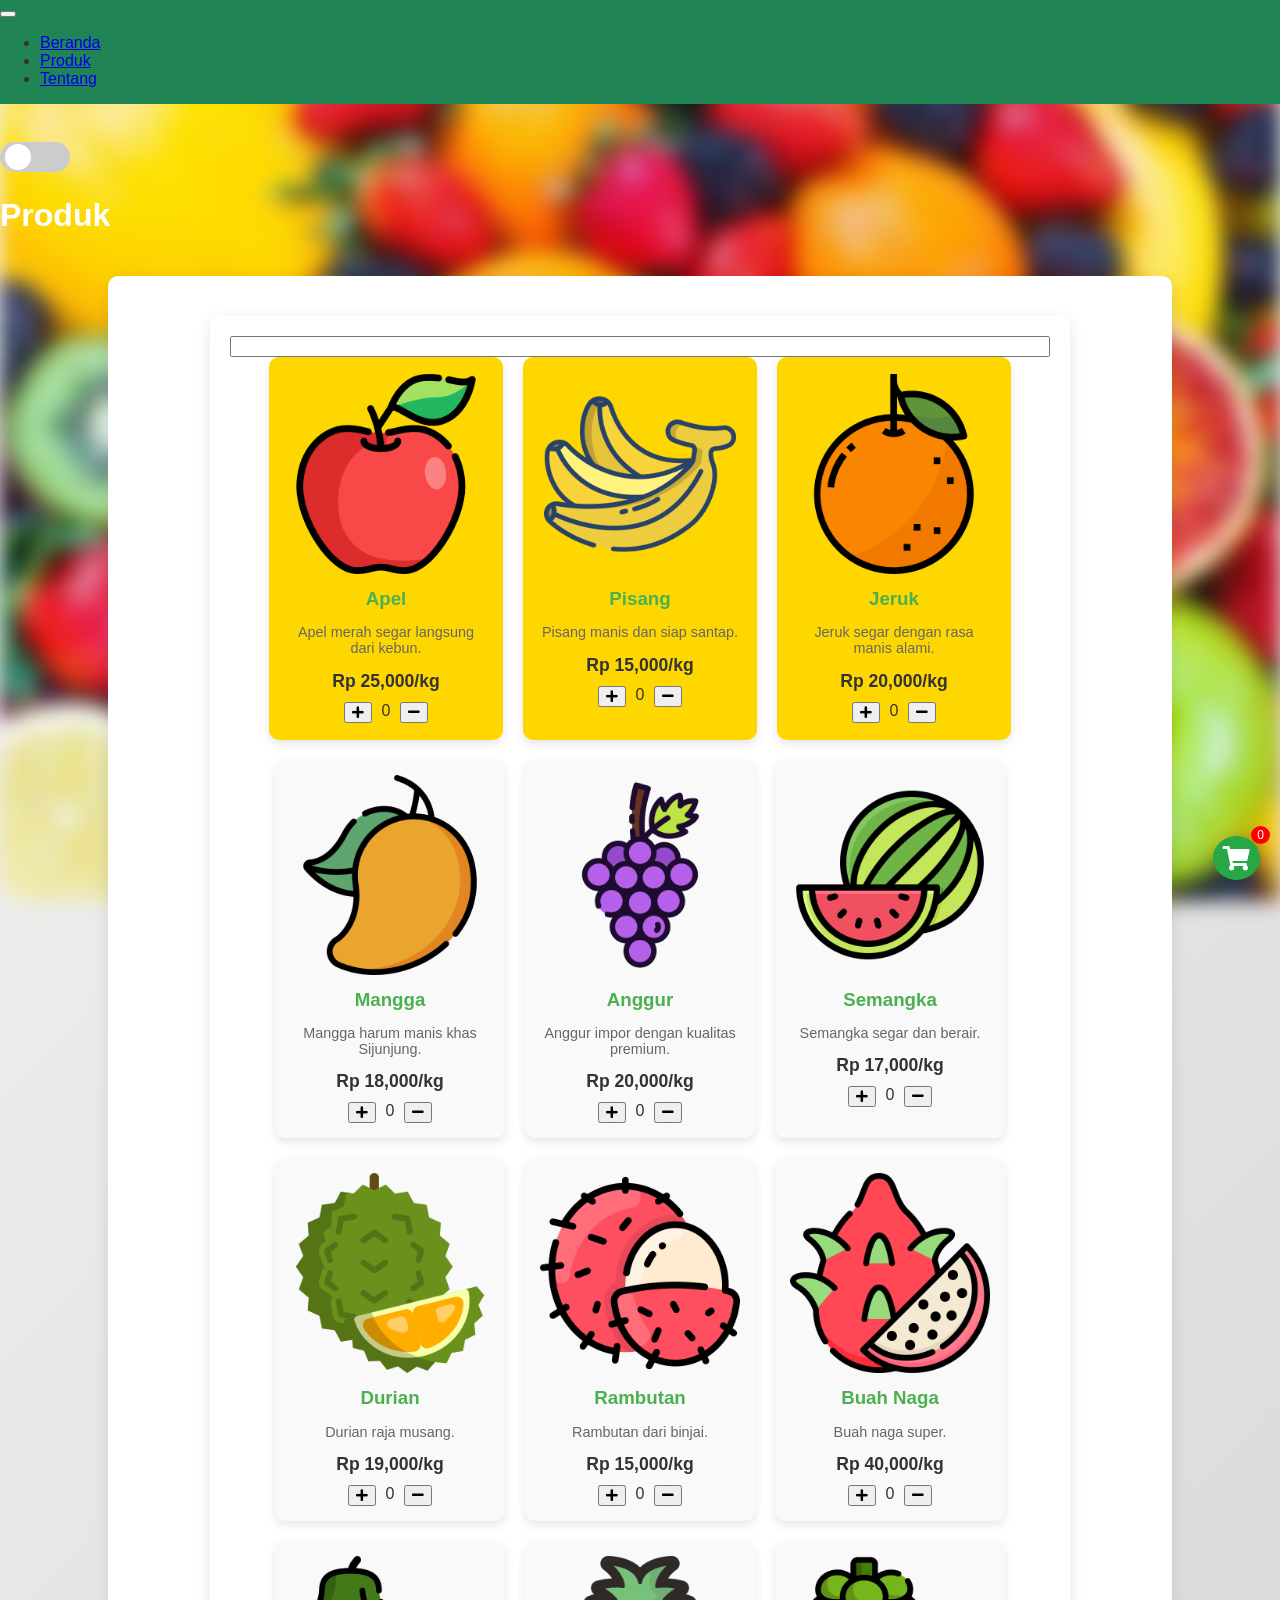
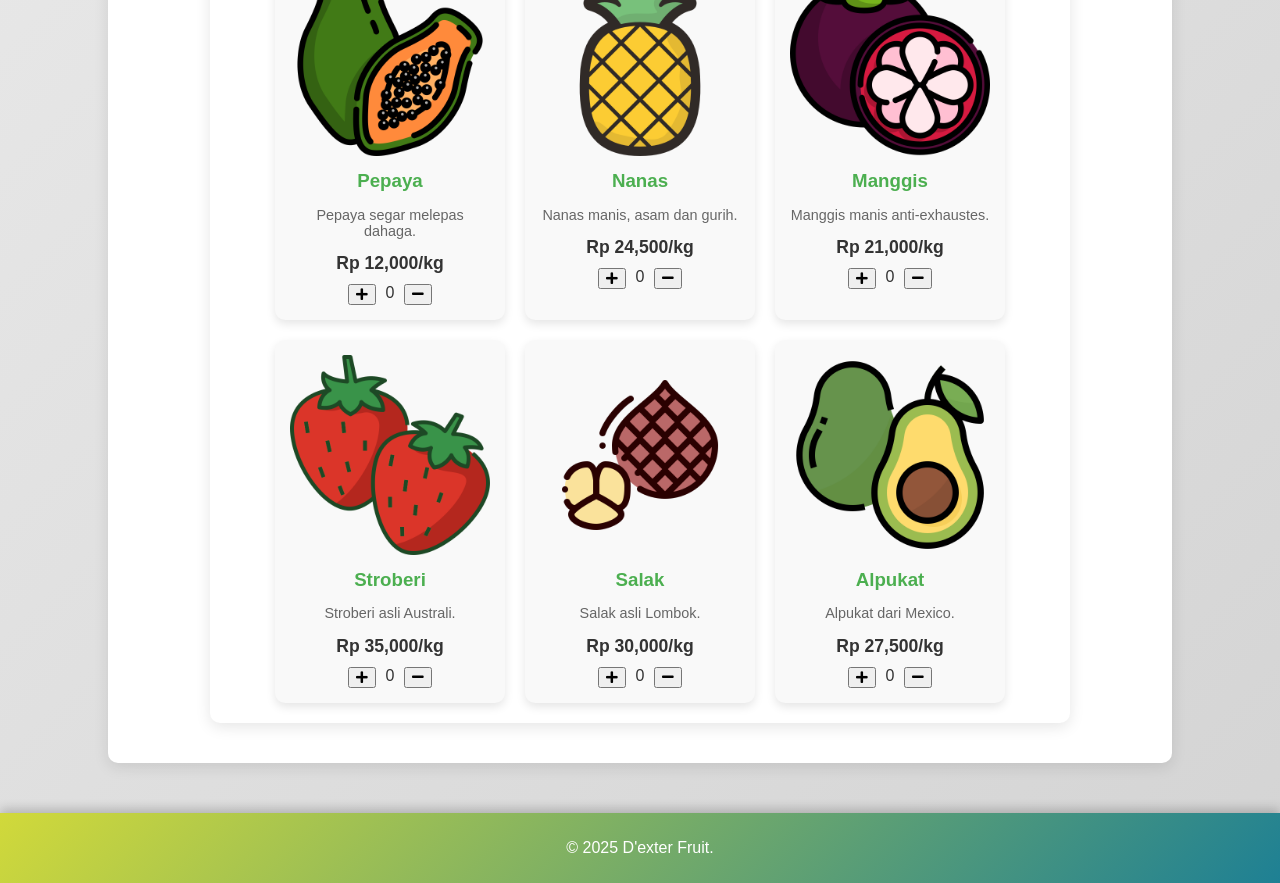
==== commit 7d2d512c: "Add files via upload" ====
--- a/produk.html
+++ b/produk.html
@@ -4,7 +4,8 @@
 <head>
     <meta charset="UTF-8">
     <meta name="viewport" content="width=device-width, initial-scale=1.0">
-    <link href="https://cdn.jsdelivr.net/npm/bootstrap@5.3.3/dist/css/bootstrap.min.css" rel="stylesheet" integrity="sha384-QWTKZyjpPEjISv5WaRU9OFeRpok6YctnYmDr5pNlyT2bRjXh0JMhjY6hW+ALEwIH" crossorigin="anonymous">
+    <link href="./node_modules/bootstrap/dist/css/bootstrap.min.css" rel="stylesheet"
+        integrity="sha384-QWTKZyjpPEjISv5WaRU9OFeRpok6YctnYmDr5pNlyT2bRjXh0JMhjY6hW+ALEwIH" crossorigin="anonymous">
     <link rel="stylesheet" href="styles.css">
     <link rel="stylesheet" href="https://cdnjs.cloudflare.com/ajax/libs/font-awesome/5.15.1/css/all.min.css">
     <title>Produk - D'exter Fruit</title>
@@ -18,7 +19,6 @@
             display: flex;
             flex-direction: column;
             min-height: 100vh;
-            /* Minimum height of the viewport */
         }
 
         .container {
@@ -29,7 +29,6 @@
             border-radius: 10px;
             box-shadow: 0 4px 15px rgba(0, 0, 0, 0.1);
             flex: 1;
-            /* Take up remaining space */
             display: flex;
             flex-direction: column;
         }
@@ -131,15 +130,15 @@
 
 
     <footer>
-        <p>&copy; 2025 D'exter Fruit. Semua hak dilindungi.</p>
+        <p>&copy; 2025 D'exter Fruit.</p>
     </footer>
 
     <script src="https://code.jquery.com/jquery-3.5.1.slim.min.js"></script>
     <script src="https://cdn.jsdelivr.net/npm/@popperjs/core@2.11.8/dist/umd/popper.min.js"
         integrity="sha384-I7E8VVD/ismYTF4hNIPjVp/Zjvgyol6VFvRkX/vR+Vc4jQkC+hVqc2pM8ODewa9r"
         crossorigin="anonymous"></script>
-    <script src="https://cdn.jsdelivr.net/npm/bootstrap@5.3.3/dist/js/bootstrap.bundle.min.js" integrity="sha384-YvpcrYf0tY3lHB60NNkmXc5s9fDVZLESaAA55NDzOxhy9GkcIdslK1eN7N6jIeHz" crossorigin="anonymous"></script>
+    <script src="./node_modules/bootstrap/dist/js/bootstrap.min.js"></script>
     <script src="script.js"></script>
 </body>
 
-</html>
+</html>
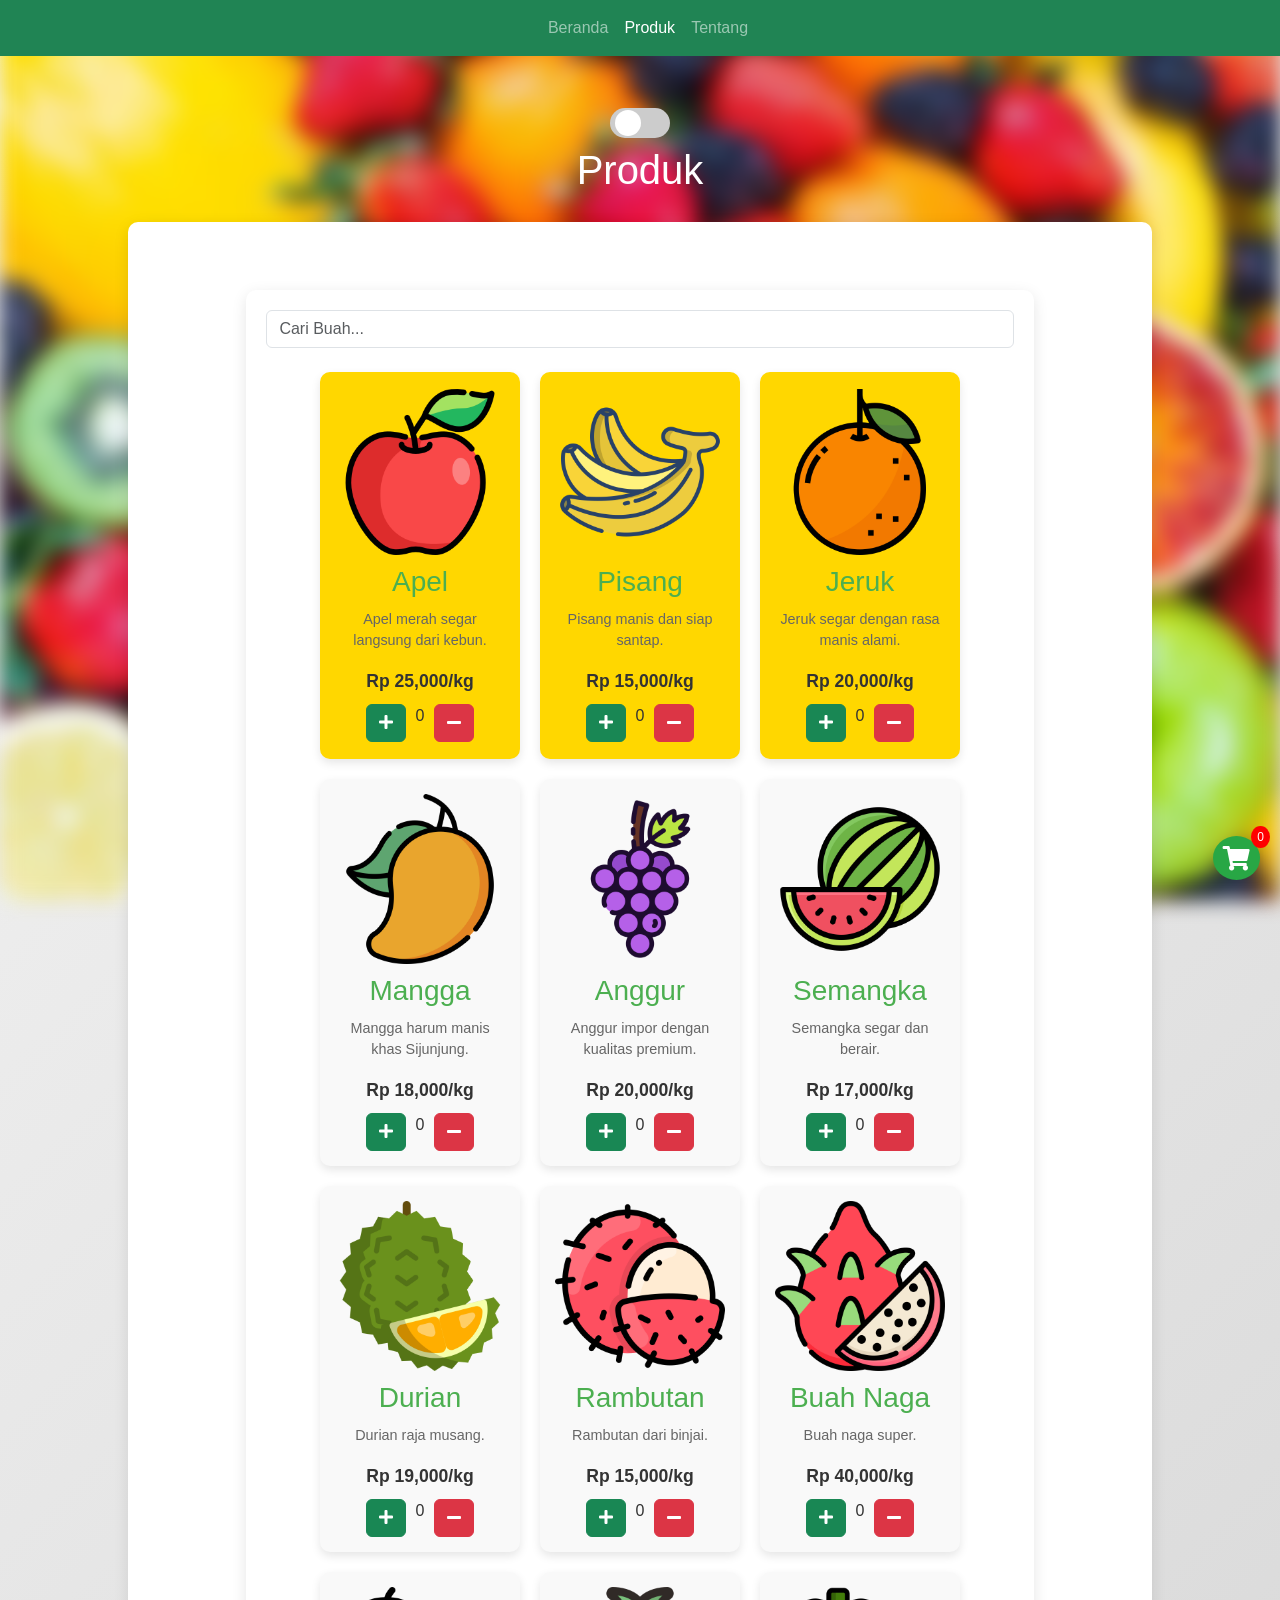
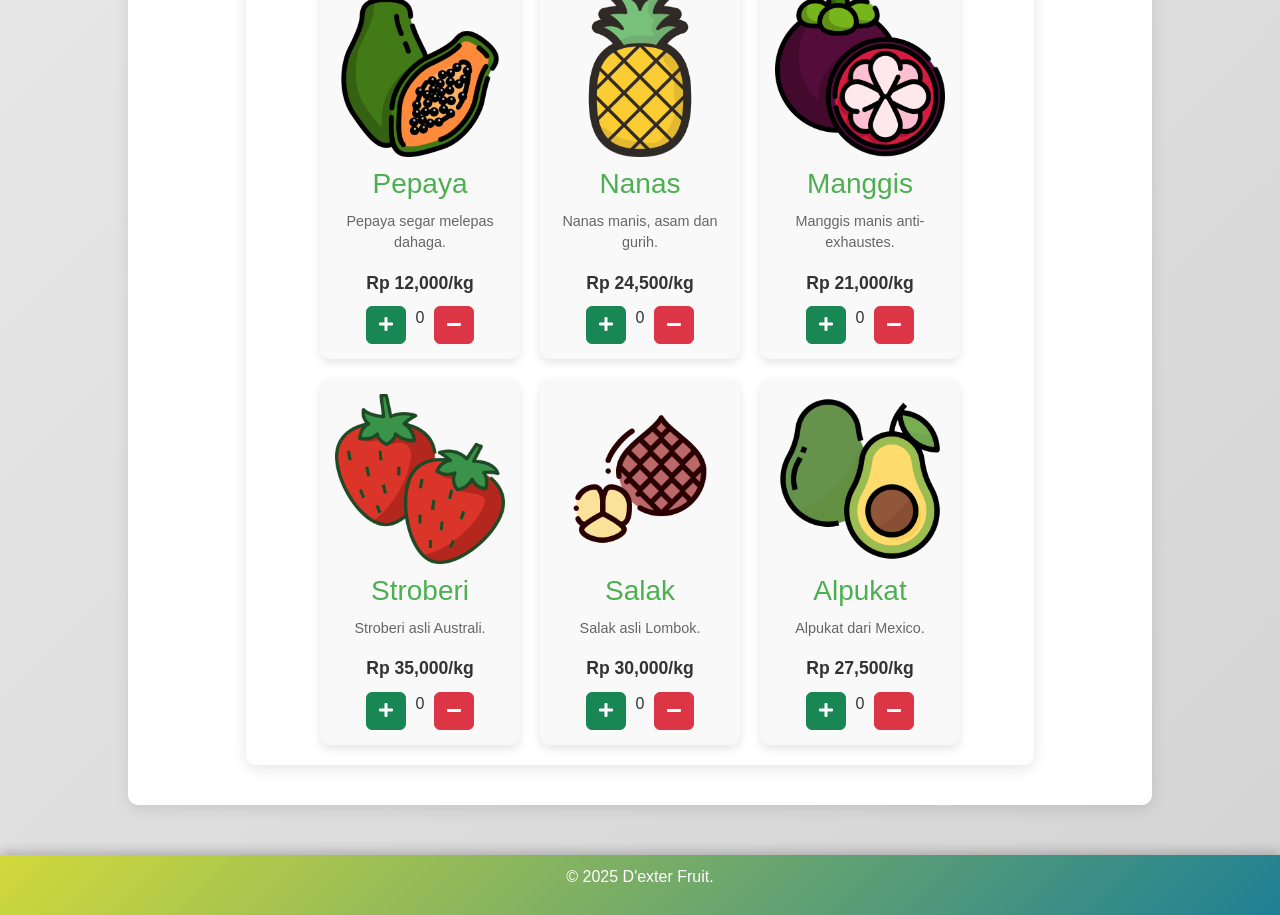
==== commit 5c867475: "Update produk.html" ====
--- a/produk.html
+++ b/produk.html
@@ -4,8 +4,7 @@
 <head>
     <meta charset="UTF-8">
     <meta name="viewport" content="width=device-width, initial-scale=1.0">
-    <link href="./node_modules/bootstrap/dist/css/bootstrap.min.css" rel="stylesheet"
-        integrity="sha384-QWTKZyjpPEjISv5WaRU9OFeRpok6YctnYmDr5pNlyT2bRjXh0JMhjY6hW+ALEwIH" crossorigin="anonymous">
+    <link href="https://cdn.jsdelivr.net/npm/bootstrap@5.3.3/dist/css/bootstrap.min.css" rel="stylesheet" integrity="sha384-QWTKZyjpPEjISv5WaRU9OFeRpok6YctnYmDr5pNlyT2bRjXh0JMhjY6hW+ALEwIH" crossorigin="anonymous">
     <link rel="stylesheet" href="styles.css">
     <link rel="stylesheet" href="https://cdnjs.cloudflare.com/ajax/libs/font-awesome/5.15.1/css/all.min.css">
     <title>Produk - D'exter Fruit</title>
@@ -137,8 +136,8 @@
     <script src="https://cdn.jsdelivr.net/npm/@popperjs/core@2.11.8/dist/umd/popper.min.js"
         integrity="sha384-I7E8VVD/ismYTF4hNIPjVp/Zjvgyol6VFvRkX/vR+Vc4jQkC+hVqc2pM8ODewa9r"
         crossorigin="anonymous"></script>
-    <script src="./node_modules/bootstrap/dist/js/bootstrap.min.js"></script>
+    <script src="https://cdn.jsdelivr.net/npm/bootstrap@5.3.3/dist/js/bootstrap.bundle.min.js" integrity="sha384-YvpcrYf0tY3lHB60NNkmXc5s9fDVZLESaAA55NDzOxhy9GkcIdslK1eN7N6jIeHz" crossorigin="anonymous"></script>
     <script src="script.js"></script>
 </body>
 
-</html>+</html>
